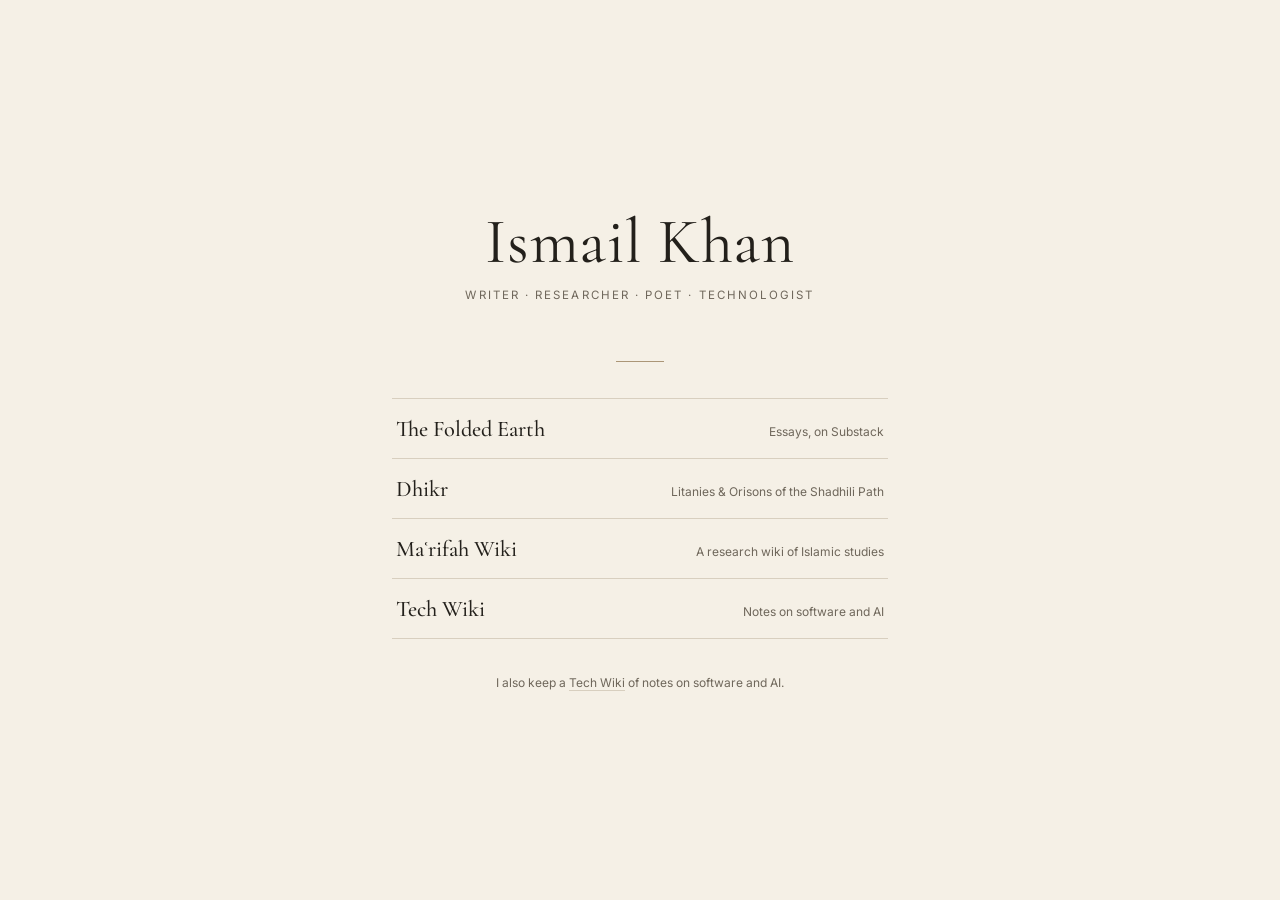
==== index.html @ 1a5d61c2 "Landing page for ismailkhan.xyz One-page site linking to the newsletter, dhikr, marifah and tech sub" ====
<!doctype html>
<html lang="en">
<head>
  <meta charset="utf-8">
  <meta name="viewport" content="width=device-width, initial-scale=1">
  <title>Ismail Khan</title>
  <meta name="description" content="Ismail Khan: writer and researcher in the Islamic sciences.">
  <link rel="preconnect" href="https://fonts.googleapis.com">
  <link rel="preconnect" href="https://fonts.gstatic.com" crossorigin>
  <link href="https://fonts.googleapis.com/css2?family=Amiri&family=Cormorant+Garamond:ital,wght@0,400;0,500;1,400&family=Inter:wght@400;500&display=swap" rel="stylesheet">
  <link rel="stylesheet" href="style.css">
</head>
<body>
  <main class="page">
    <header class="intro">
      <h1>Ismail Khan</h1>
      <p class="role">Writer &middot; Researcher &middot; Poet &middot; Technologist</p>
      <p class="bio">
      </p>
    </header>

    <span class="rule" aria-hidden="true"></span>

    <!-- Replace each href with the real address once the subdomain is live. -->
    <nav class="links" aria-label="Projects">
      <a href="https://foldedearth.substack.com" target="_blank" rel="noopener">
        <span class="name">The Folded Earth</span>
        <span class="desc">Essays, on Substack</span>
      </a>
      <a href="https://dhikr.ismailkhan.xyz">
        <span class="name">Dhikr</span>
        <span class="desc">Litanies & Orisons of the Shadhili Path</span>
      </a>
      <a href="https://marifah.ismailkhan.xyz">
        <span class="name">Maʿrifah Wiki</span>
        <span class="desc">A research wiki of Islamic studies</span>
      </a>
      <a href="https://tech.ismailkhan.xyz">
        <span class="name">Tech Wiki</span>
        <span class="desc">Notes on software and AI</span>
      </a>
    </nav>

    <footer class="aside">
      <p>I also keep a <a href="https://tech.ismailkhan.xyz">Tech Wiki</a> of notes on software and AI.</p>
    </footer>
  </main>
</body>
</html>
---- style.css ----
:root {
  --paper: #f5f0e6;
  --ink: #23201b;
  --muted: #6f675b;
  --accent: #7a5a2e;
  --line: #d8cfbf;
  --serif: "Cormorant Garamond", Georgia, serif;
  --sans: "Inter", system-ui, sans-serif;
  --arabic: "Amiri", serif;
}

@media (prefers-color-scheme: dark) {
  :root {
    --paper: #16140f;
    --ink: #ece5d6;
    --muted: #a0978a;
    --accent: #c9a56b;
    --line: #353027;
  }
}

*,
*::before,
*::after { box-sizing: border-box; margin: 0; padding: 0; }

html, body { height: 100%; }

body {
  background: var(--paper);
  color: var(--ink);
  font-family: var(--serif);
  overflow: hidden;              /* one screen, no scrolling */
  -webkit-font-smoothing: antialiased;
}

.page {
  height: 100dvh;
  max-width: 34rem;
  margin: 0 auto;
  padding: clamp(1.5rem, 5vh, 3rem) 1.5rem;
  display: flex;
  flex-direction: column;
  justify-content: center;
  gap: clamp(1.25rem, 4vh, 2.25rem);
  text-align: center;
  animation: rise 0.9s ease-out both;
}

/* Intro */

.bismillah {
  font-family: var(--arabic);
  font-size: clamp(1rem, 2.4vh, 1.25rem);
  color: var(--accent);
  margin-bottom: clamp(0.75rem, 2.5vh, 1.5rem);
}

h1 {
  font-weight: 400;
  font-size: clamp(2.5rem, 8vh, 4rem);
  letter-spacing: 0.01em;
  line-height: 1;
}

.role {
  font-family: var(--sans);
  font-size: 0.72rem;
  letter-spacing: 0.18em;
  text-transform: uppercase;
  color: var(--muted);
  margin-top: 0.9rem;
}

.bio {
  font-size: clamp(1.1rem, 2.6vh, 1.3rem);
  font-style: italic;
  line-height: 1.5;
  color: var(--muted);
  margin-top: clamp(0.9rem, 2.5vh, 1.5rem);
}

.rule {
  display: block;
  width: 3rem;
  height: 1px;
  background: var(--accent);
  margin: 0 auto;
  opacity: 0.6;
}

/* Project links */

.links {
  display: flex;
  flex-direction: column;
  border-top: 1px solid var(--line);
}

.links a {
  display: flex;
  justify-content: space-between;
  align-items: baseline;
  gap: 1rem;
  padding: clamp(0.7rem, 2vh, 1rem) 0.25rem;
  border-bottom: 1px solid var(--line);
  color: inherit;
  text-decoration: none;
  text-align: left;
  transition: padding 0.25s ease, color 0.25s ease;
}

.links .name {
  font-size: clamp(1.15rem, 2.8vh, 1.4rem);
  font-weight: 500;
}

.links .desc {
  font-family: var(--sans);
  font-size: 0.75rem;
  color: var(--muted);
  text-align: right;
}

.links a:hover,
.links a:focus-visible {
  color: var(--accent);
  padding-left: 0.75rem;
  outline: none;
}

/* Tech, in passing */

.aside {
  font-family: var(--sans);
  font-size: 0.75rem;
  color: var(--muted);
}

.aside a {
  color: inherit;
  text-underline-offset: 3px;
  text-decoration-color: var(--line);
}

.aside a:hover { color: var(--accent); }

@keyframes rise {
  from { opacity: 0; transform: translateY(8px); }
  to   { opacity: 1; transform: none; }
}

@media (prefers-reduced-motion: reduce) {
  .page { animation: none; }
}

/* Narrow phones: stack link name over description */
@media (max-width: 420px) {
  .links a { flex-direction: column; gap: 0.15rem; }
  .links .desc { text-align: left; }
}

/* Very short screens (landscape phones): allow scrolling rather than clip */
@media (max-height: 560px) {
  body { overflow: auto; }
  .page { height: auto; min-height: 100dvh; }
}
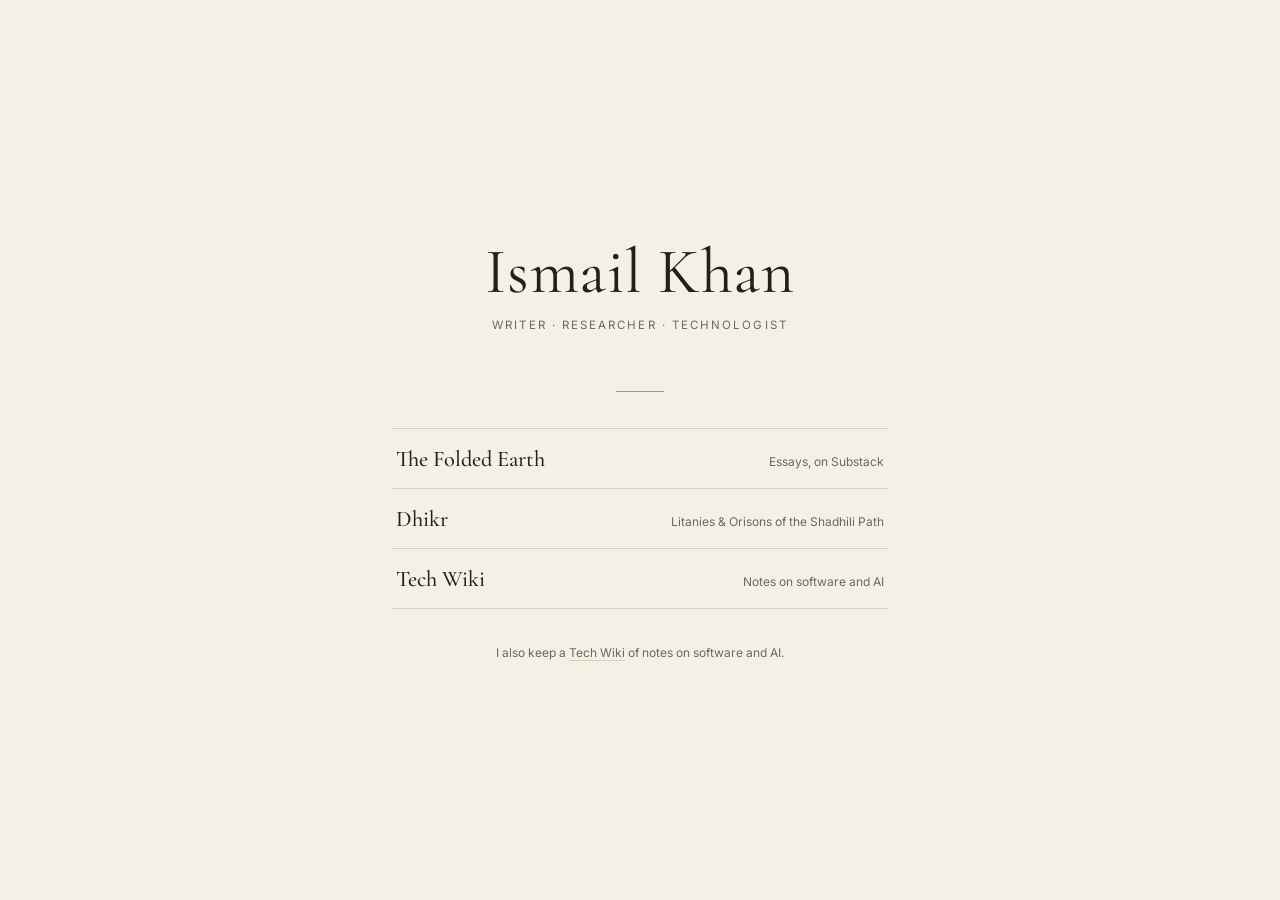
==== commit 2115ac0e: "landing: drop Poet from the role line and the Maʿrifah Wiki link 🤖 Generated with Claude Code at The" ====
--- a/index.html
+++ b/index.html
@@ -14,7 +14,7 @@
   <main class="page">
     <header class="intro">
       <h1>Ismail Khan</h1>
-      <p class="role">Writer &middot; Researcher &middot; Poet &middot; Technologist</p>
+      <p class="role">Writer &middot; Researcher &middot; Technologist</p>
       <p class="bio">
       </p>
     </header>
@@ -31,10 +31,6 @@
         <span class="name">Dhikr</span>
         <span class="desc">Litanies & Orisons of the Shadhili Path</span>
       </a>
-      <a href="https://marifah.ismailkhan.xyz">
-        <span class="name">Maʿrifah Wiki</span>
-        <span class="desc">A research wiki of Islamic studies</span>
-      </a>
       <a href="https://tech.ismailkhan.xyz">
         <span class="name">Tech Wiki</span>
         <span class="desc">Notes on software and AI</span>
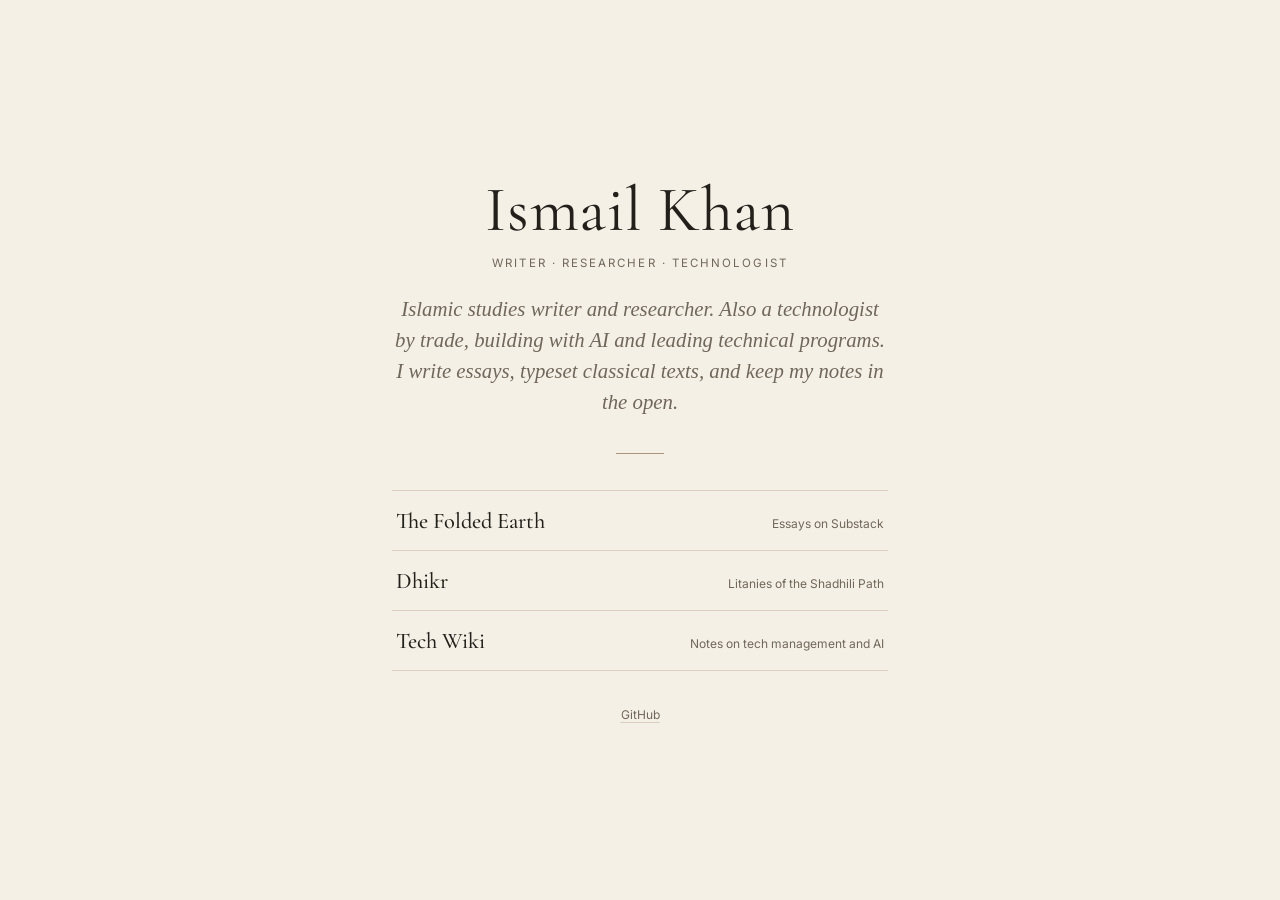
==== commit 65903ee7: "landing: add bio, shorter link descriptions, GitHub-only footer 🤖 Generated with Claude Code at The " ====
--- a/index.html
+++ b/index.html
@@ -16,29 +16,31 @@
       <h1>Ismail Khan</h1>
       <p class="role">Writer &middot; Researcher &middot; Technologist</p>
       <p class="bio">
+        Islamic studies writer and researcher. Also a technologist
+        by trade, building with AI and leading technical programs. I write essays,
+        typeset classical texts, and keep my notes in the open.
       </p>
     </header>
 
     <span class="rule" aria-hidden="true"></span>
 
-    <!-- Replace each href with the real address once the subdomain is live. -->
     <nav class="links" aria-label="Projects">
       <a href="https://foldedearth.substack.com" target="_blank" rel="noopener">
         <span class="name">The Folded Earth</span>
-        <span class="desc">Essays, on Substack</span>
+        <span class="desc">Essays on Substack</span>
       </a>
       <a href="https://dhikr.ismailkhan.xyz">
         <span class="name">Dhikr</span>
-        <span class="desc">Litanies & Orisons of the Shadhili Path</span>
+        <span class="desc">Litanies of the Shadhili Path</span>
       </a>
       <a href="https://tech.ismailkhan.xyz">
         <span class="name">Tech Wiki</span>
-        <span class="desc">Notes on software and AI</span>
+        <span class="desc">Notes on tech management and AI</span>
       </a>
     </nav>
 
     <footer class="aside">
-      <p>I also keep a <a href="https://tech.ismailkhan.xyz">Tech Wiki</a> of notes on software and AI.</p>
+      <a href="https://github.com/ismailkhan313" target="_blank" rel="noopener">GitHub</a>
     </footer>
   </main>
 </body>
--- a/style.css
+++ b/style.css
@@ -128,7 +128,7 @@
   outline: none;
 }
 
-/* Tech, in passing */
+/* Footer */
 
 .aside {
   font-family: var(--sans);
